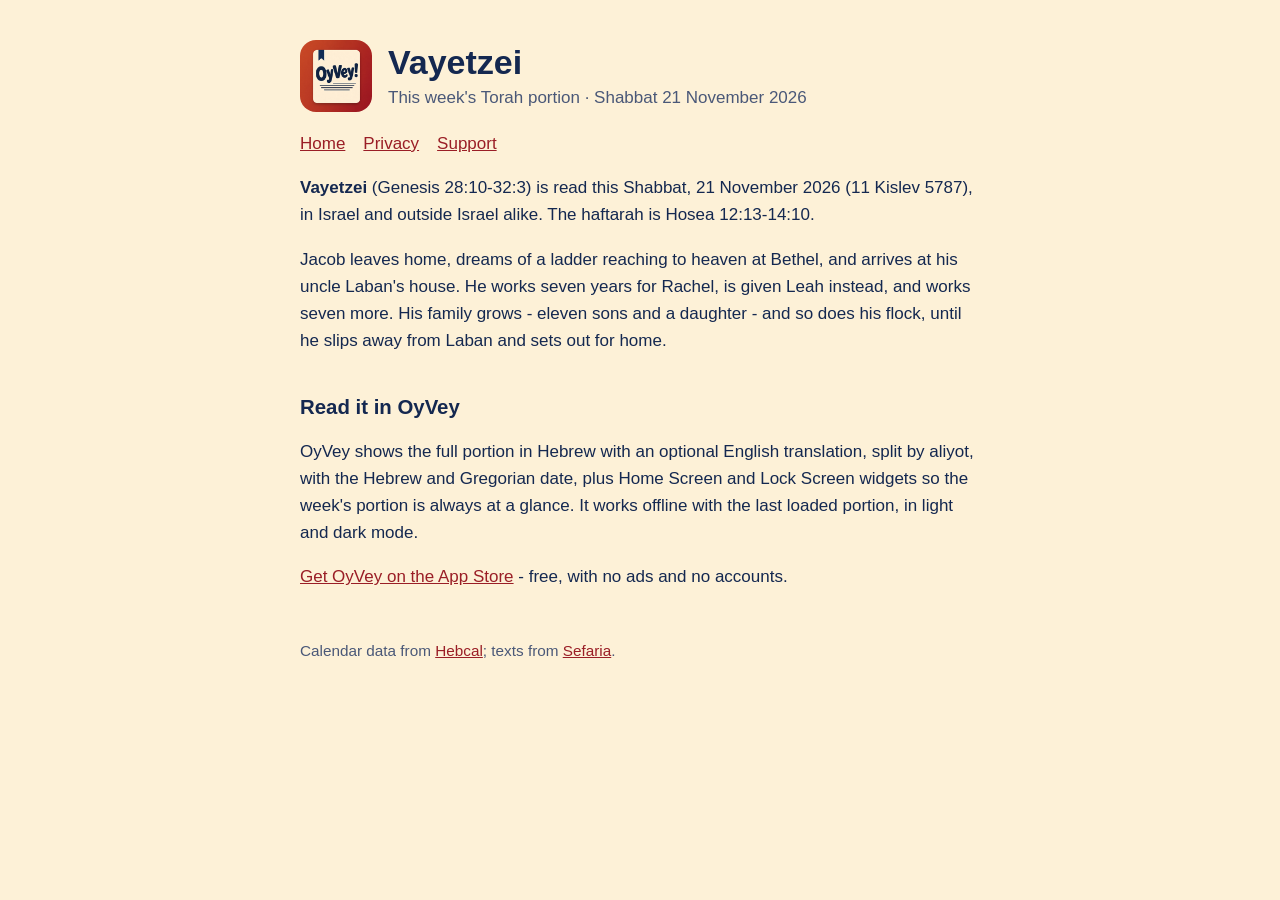
==== weekly/vayetzei-2026-11-21/index.html @ a7edcb41 "Add weekly portion page: Vayetzei (21 Nov 2026)" ====
<!doctype html><html lang="en-GB"><head><meta charset="utf-8"><meta name="viewport" content="width=device-width,initial-scale=1"><meta name="description" content="This week's Torah portion is Vayetzei (Genesis 28:10-32:3), read on Shabbat 21 November 2026. Read it in Hebrew and English with OyVey."><title>This week's portion: Vayetzei (21 November 2026) - OyVey</title><link rel="stylesheet" href="../../style.css"></head><body><main><header><img src="../../icon.png" alt=""><div><h1 style="margin:0">Vayetzei</h1><div style="color:var(--muted)">This week's Torah portion &middot; Shabbat 21 November 2026</div></div></header><nav><a href="../../">Home</a><a href="../../privacy.html">Privacy</a><a href="../../support.html">Support</a></nav>
<p><strong>Vayetzei</strong> (Genesis 28:10-32:3) is read this Shabbat, 21 November 2026 (11 Kislev 5787), in Israel and outside Israel alike. The haftarah is Hosea 12:13-14:10.</p>
<p>Jacob leaves home, dreams of a ladder reaching to heaven at Bethel, and arrives at his uncle Laban's house. He works seven years for Rachel, is given Leah instead, and works seven more. His family grows - eleven sons and a daughter - and so does his flock, until he slips away from Laban and sets out for home.</p>
<h2>Read it in OyVey</h2>
<p>OyVey shows the full portion in Hebrew with an optional English translation, split by aliyot, with the Hebrew and Gregorian date, plus Home Screen and Lock Screen widgets so the week's portion is always at a glance. It works offline with the last loaded portion, in light and dark mode.</p>
<p><a href="https://apps.apple.com/us/app/oyvey-torah-portion/id6826780800">Get OyVey on the App Store</a> - free, with no ads and no accounts.</p>
<footer>Calendar data from <a href="https://www.hebcal.com">Hebcal</a>; texts from <a href="https://www.sefaria.org">Sefaria</a>.</footer></main></body></html>
---- style.css ----
:root{--bg:#fdf1d7;--ink:#142850;--accent:#9a1e26;--muted:#4a5878}
@media (prefers-color-scheme:dark){:root{--bg:#0c1a36;--ink:#fdf1d7;--accent:#ef8666;--muted:#b9c2d6}}
body{margin:0;background:var(--bg);color:var(--ink);font:17px/1.6 -apple-system,BlinkMacSystemFont,"Segoe UI",Roboto,sans-serif}
main{max-width:680px;margin:0 auto;padding:40px 22px 60px}
a{color:var(--accent)} h1,h2{line-height:1.25} h2{margin-top:2em;font-size:1.2em}
header{display:flex;align-items:center;gap:16px} header img{width:72px;height:72px;border-radius:16px}
nav{margin:18px 0 8px;display:flex;gap:18px} footer{margin-top:48px;color:var(--muted);font-size:.9em}
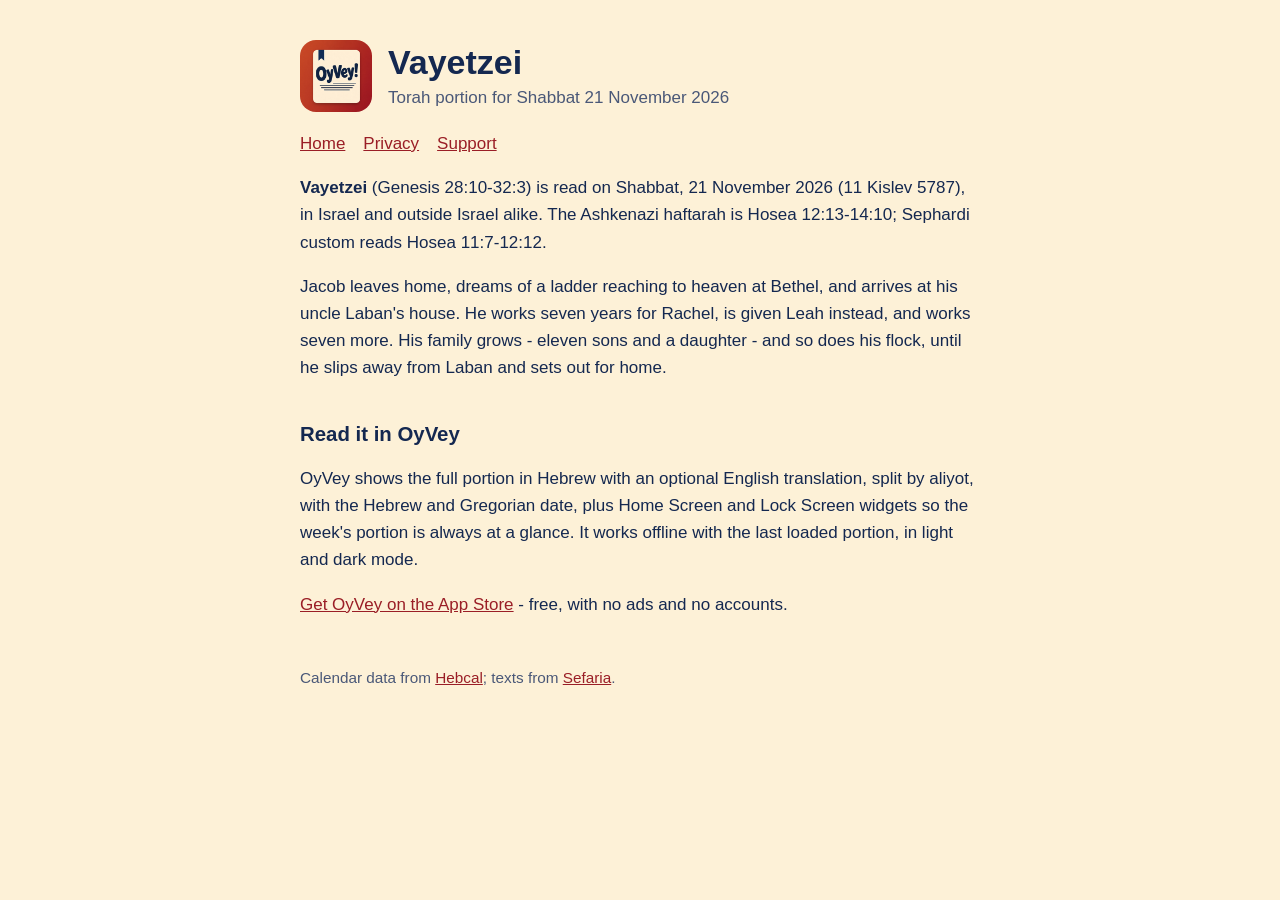
==== commit 1cdeb82b: "Revise HTML content for Vayetzei portion Updated the description and title for the Torah portion Vay" ====
--- a/weekly/vayetzei-2026-11-21/index.html
+++ b/weekly/vayetzei-2026-11-21/index.html
@@ -1,5 +1,5 @@
-<!doctype html><html lang="en-GB"><head><meta charset="utf-8"><meta name="viewport" content="width=device-width,initial-scale=1"><meta name="description" content="This week's Torah portion is Vayetzei (Genesis 28:10-32:3), read on Shabbat 21 November 2026. Read it in Hebrew and English with OyVey."><title>This week's portion: Vayetzei (21 November 2026) - OyVey</title><link rel="stylesheet" href="../../style.css"></head><body><main><header><img src="../../icon.png" alt=""><div><h1 style="margin:0">Vayetzei</h1><div style="color:var(--muted)">This week's Torah portion &middot; Shabbat 21 November 2026</div></div></header><nav><a href="../../">Home</a><a href="../../privacy.html">Privacy</a><a href="../../support.html">Support</a></nav>
-<p><strong>Vayetzei</strong> (Genesis 28:10-32:3) is read this Shabbat, 21 November 2026 (11 Kislev 5787), in Israel and outside Israel alike. The haftarah is Hosea 12:13-14:10.</p>
+<!doctype html><html lang="en-GB"><head><meta charset="utf-8"><meta name="viewport" content="width=device-width,initial-scale=1"><meta name="description" content="The Torah portion for Shabbat 21 November 2026 is Vayetzei (Genesis 28:10-32:3). Read it in Hebrew and English with OyVey."><title>Vayetzei - Torah portion for 21 November 2026 - OyVey</title><link rel="stylesheet" href="../../style.css"></head><body><main><header><img src="../../icon.png" alt=""><div><h1 style="margin:0">Vayetzei</h1><div style="color:var(--muted)">Torah portion for Shabbat 21 November 2026</div></div></header><nav><a href="../../">Home</a><a href="../../privacy.html">Privacy</a><a href="../../support.html">Support</a></nav>
+<p><strong>Vayetzei</strong> (Genesis 28:10-32:3) is read on Shabbat, 21 November 2026 (11 Kislev 5787), in Israel and outside Israel alike. The Ashkenazi haftarah is Hosea 12:13-14:10; Sephardi custom reads Hosea 11:7-12:12.</p>
 <p>Jacob leaves home, dreams of a ladder reaching to heaven at Bethel, and arrives at his uncle Laban's house. He works seven years for Rachel, is given Leah instead, and works seven more. His family grows - eleven sons and a daughter - and so does his flock, until he slips away from Laban and sets out for home.</p>
 <h2>Read it in OyVey</h2>
 <p>OyVey shows the full portion in Hebrew with an optional English translation, split by aliyot, with the Hebrew and Gregorian date, plus Home Screen and Lock Screen widgets so the week's portion is always at a glance. It works offline with the last loaded portion, in light and dark mode.</p>
